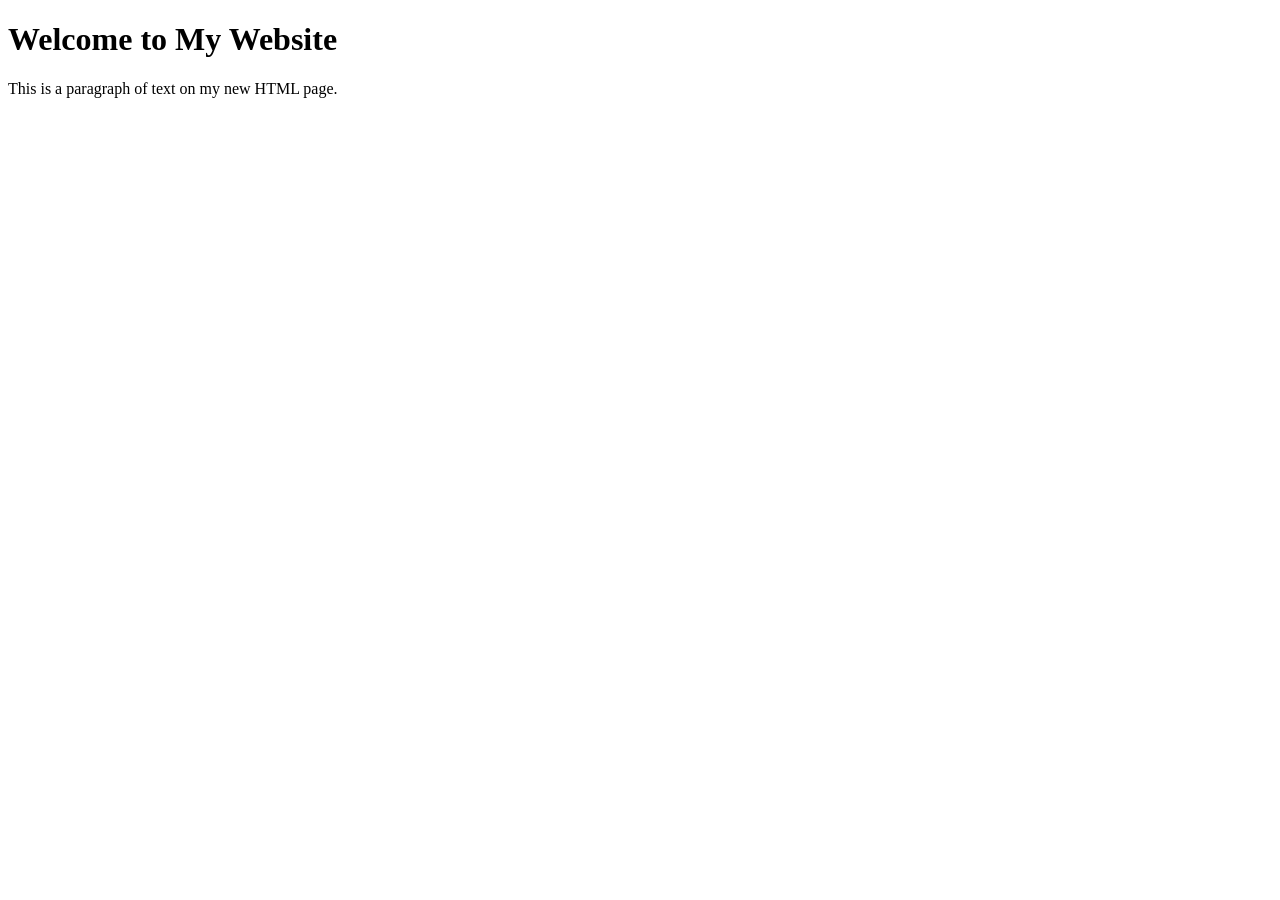
==== index.html @ 8a857f50 "setting up index.html file" ====
<!DOCTYPE html>
<html lang="en">
<head>
    <meta charset="UTF-8">
    <meta name="viewport" content="width=device-width, initial-scale=1.0">
    <title>OarkHong Lim's Portfolio</title>
</head>
<body>

    <h1>Welcome to My Website</h1>
    <p>This is a paragraph of text on my new HTML page.</p>

</body>
</html>
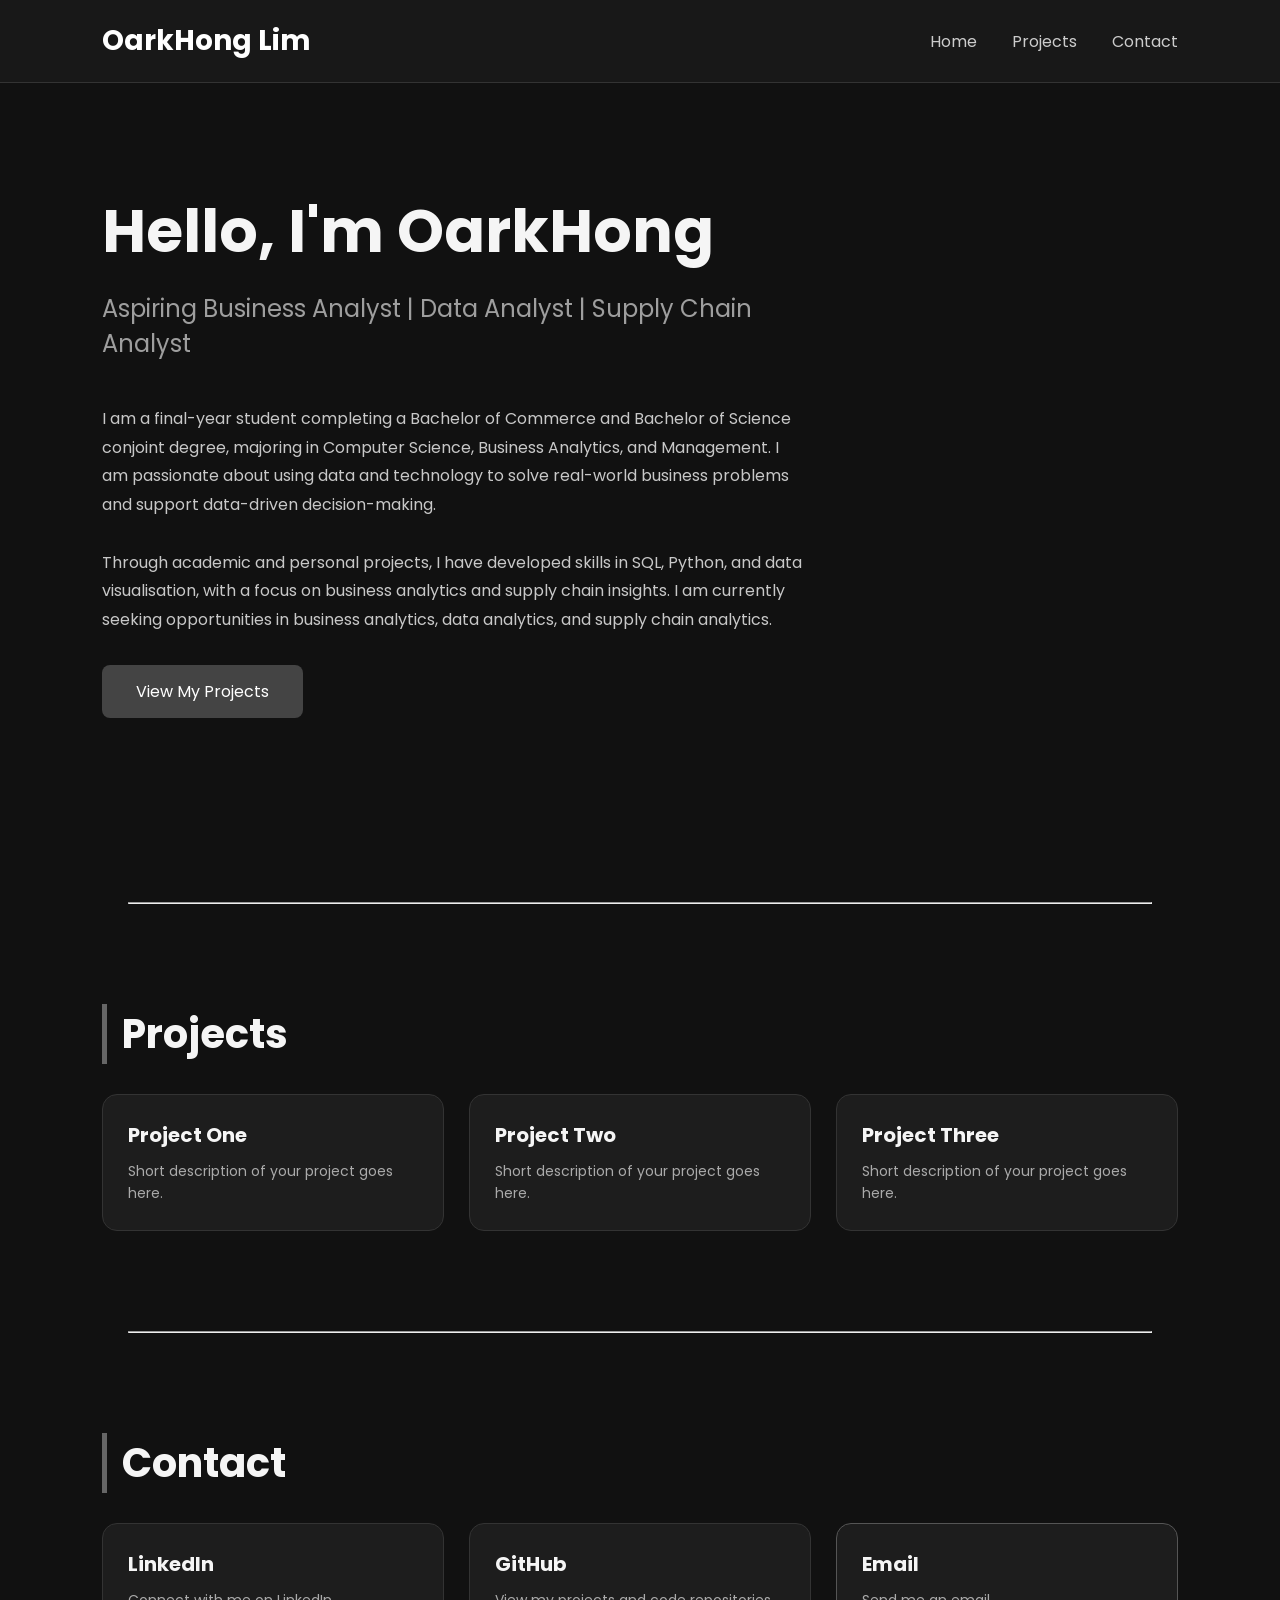
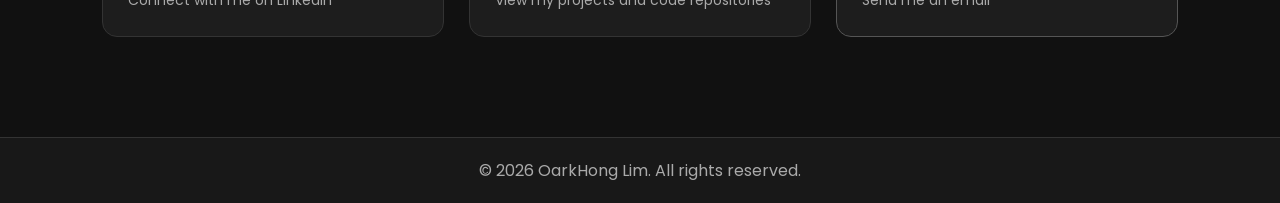
==== commit c3864845: "created the layout and style for the index.html file" ====
--- a/index.html
+++ b/index.html
@@ -1,14 +1,92 @@
 <!DOCTYPE html>
 <html lang="en">
-<head>
-    <meta charset="UTF-8">
-    <meta name="viewport" content="width=device-width, initial-scale=1.0">
-    <title>OarkHong Lim's Portfolio</title>
-</head>
-<body>
+    <head>
+        <meta charset="UTF-8">
+        <meta name="viewport" content="width=device-width, initial-scale=1.0">
+        <title>OarkHong Lim's Portfolio</title>
+    
+        <link rel="stylesheet" href="style.css">
+    
+        <link href="https://fonts.googleapis.com/css2?family=Poppins:wght@300;400;600;700&display=swap" rel="stylesheet">
+    </head>
+    <body>
+        <header>
+            <div class="logo">OarkHong Lim</div>
+            <nav>
+                <ul>
+                    <li><a href="#home">Home</a></li>
+                    <li><a href="#projects">Projects</a></li>
+                    <li><a href="#contact">Contact</a></li>
+                </ul>
+            </nav>
+        </header>
+        <hr>
+        <section class="hero" id="home">
+            <div class="container">
+                <div class="hero-content">
+                    <h1>Hello, I'm OarkHong</h1>
+                    <h2>Aspiring Business Analyst | Data Analyst | Supply Chain Analyst </h2>
+                    <p>
+                        <br>
+                        I am a final-year student completing a Bachelor of Commerce and Bachelor of Science conjoint degree, 
+                        majoring in Computer Science, Business Analytics, and Management. I am passionate about using data 
+                        and technology to solve real-world business problems and support data-driven decision-making.
+                        <br><br>
+                        Through academic and personal projects, I have developed skills in SQL, Python, and data visualisation, 
+                        with a focus on business analytics and supply chain insights. I am currently seeking opportunities in 
+                        business analytics, data analytics, and supply chain analytics.
+                    </p>
+                    <a href="#projects" class="btn">View My Projects</a>
+                </div>
+            </div>
+        </section>
+        <hr>
+        <section id="projects">
+            <div class="container">
+                <h2 class="section-title">Projects</h2>
+                <div class="projects">
+        
+                    <div class="card">
+                        <h3>Project One</h3>
+                        <p>Short description of your project goes here.</p>
+                    </div>
+        
+                    <div class="card">
+                        <h3>Project Two</h3>
+                        <p>Short description of your project goes here.</p>
+                    </div>
+        
+                    <div class="card">
+                        <h3>Project Three</h3>
+                        <p>Short description of your project goes here.</p>
+                    </div>
+                </div>
+            </div>
+        </section>
+        <hr>
+        <section id="contact">
+            <div class="container">
+                <h2 class="section-title">Contact</h2>
+                <div class="contact-cards">
+                    <a href="https://www.linkedin.com/in/oarkhonglim" target="_blank" rel="noopener noreferrer" class="contact-card">
+                        <h3>LinkedIn</h3>
+                        <p>Connect with me on LinkedIn</p>
+                    </a>
+                    <a href="https://github.com/oarkhonglim" target="_blank" rel="noopener noreferrer" class="contact-card">
+                        <h3>GitHub</h3>
+                        <p>View my projects and code repositories</p>
+                    </a>
+                    <a href="mailto:eakhonglim@gmail.com" class="contact-card">
+                        <h3>Email</h3>
+                        <p>Send me an email</p>
+                    </a>
+                </div>
+            </div>
+        </section>
 
-    <h1>Welcome to My Website</h1>
-    <p>This is a paragraph of text on my new HTML page.</p>
+        <footer>
+                <p>© 2026 OarkHong Lim. All rights reserved.</p>
+        </footer>
 
-</body>
+    </body>
 </html>
--- a/style.css
+++ b/style.css
@@ -0,0 +1,227 @@
+*{
+    margin:0;
+    padding:0;
+    box-sizing:border-box;
+    scroll-behavior:smooth;
+}
+
+body{
+    font-family:'Poppins',sans-serif;
+    background:#111;
+    color:#f5f5f5;
+}
+
+/* =========================
+   HEADER
+========================= */
+
+header{
+    position:fixed;
+    top:0;
+    width:100%;
+    background:#181818;
+    display:flex;
+    justify-content:space-between;
+    align-items:center;
+    padding:20px 8%;
+    border-bottom:1px solid #333;
+    z-index:1000;
+}
+
+.logo{
+    font-size:28px;
+    font-weight:700;
+    color:white;
+}
+
+nav ul{
+    display:flex;
+    list-style:none;
+    gap:35px;
+}
+
+nav a{
+    text-decoration:none;
+    color:#ccc;
+    transition:.3s;
+}
+
+nav a:hover{
+    color:white;
+}
+
+/* =========================
+   SECTIONS LAYOUT SYSTEM
+========================= */
+
+section{
+    padding:100px 8%;
+    display:flex;
+    justify-content:center;
+}
+
+.container{
+    max-width:1100px;
+    width:100%;
+}
+
+/* =========================
+   HERO
+========================= */
+
+.hero{
+    min-height:100vh;
+    align-items:center;
+    text-align:left;
+}
+
+.hero-content{
+    max-width:700px;
+}
+
+.hero h1{
+    font-size:60px;
+}
+
+.hero h2{
+    color:#9e9e9e;
+    margin:15px 0;
+    font-weight:400;
+}
+
+.hero p{
+    color:#c8c8c8;
+    line-height:1.8;
+    margin-bottom:30px;
+}
+
+.btn{
+    display:inline-block;
+    padding:14px 34px;
+    background:#444;
+    color:white;
+    text-decoration:none;
+    border-radius:8px;
+    transition:.3s;
+}
+
+.btn:hover{
+    background:#666;
+}
+
+/* =========================
+   SECTION TITLE
+========================= */
+
+.section-title{
+    font-size:40px;
+    margin-bottom:20px;
+    border-left:5px solid #666;
+    padding-left:15px;
+}
+
+/* =========================
+   SHARED CARD SYSTEM
+========================= */
+
+.card,
+.contact-card{
+    background:#1d1d1d;
+    border:1px solid #333;
+    border-radius:15px;
+    padding:25px;
+    text-decoration:none;
+    color:#f5f5f5;
+    transition:0.3s;
+    display:flex;
+    flex-direction:column;
+    justify-content:flex-start;
+}
+
+/* Hover shared */
+.card:hover,
+.contact-card:hover{
+    transform:translateY(-8px);
+    border-color:#666;
+    background:#222;
+}
+
+/* Text styling */
+.card h3,
+.contact-card h3{
+    margin-bottom:10px;
+    font-size:20px;
+}
+
+.card p,
+.contact-card p{
+    color:#aaa;
+    line-height:1.6;
+    font-size:14px;
+}
+
+/* =========================
+   PROJECTS
+========================= */
+
+.projects{
+    display:grid;
+    grid-template-columns:repeat(auto-fit, minmax(260px, 1fr));
+    gap:25px;
+    margin-top:30px;
+}
+
+/* =========================
+   CONTACT (NOW MATCHES PROJECTS)
+========================= */
+
+.contact-cards{
+    display:grid;
+    grid-template-columns:repeat(auto-fit, minmax(260px, 1fr));
+    gap:25px;
+    margin-top:30px;
+}
+
+/* email highlight */
+.contact-card[href^="mailto"]{
+    border-color:#555;
+}
+
+.contact-card[href^="mailto"]:hover{
+    border-color:#888;
+}
+
+/* =========================
+   FOOTER
+========================= */
+
+footer{
+    display:flex;
+    justify-content:center;
+    align-items:center;
+    padding:20px 8%;
+    background:#181818;
+    border-top:1px solid #333;
+    color:#aaa;
+}
+
+/* =========================
+   RESPONSIVE
+========================= */
+
+@media (max-width:768px){
+
+    .hero h1{
+        font-size:42px;
+    }
+
+    nav ul{
+        gap:20px;
+    }
+}
+
+hr{
+    height: 2px; 
+    width: 80%; 
+    margin: auto;
+} 
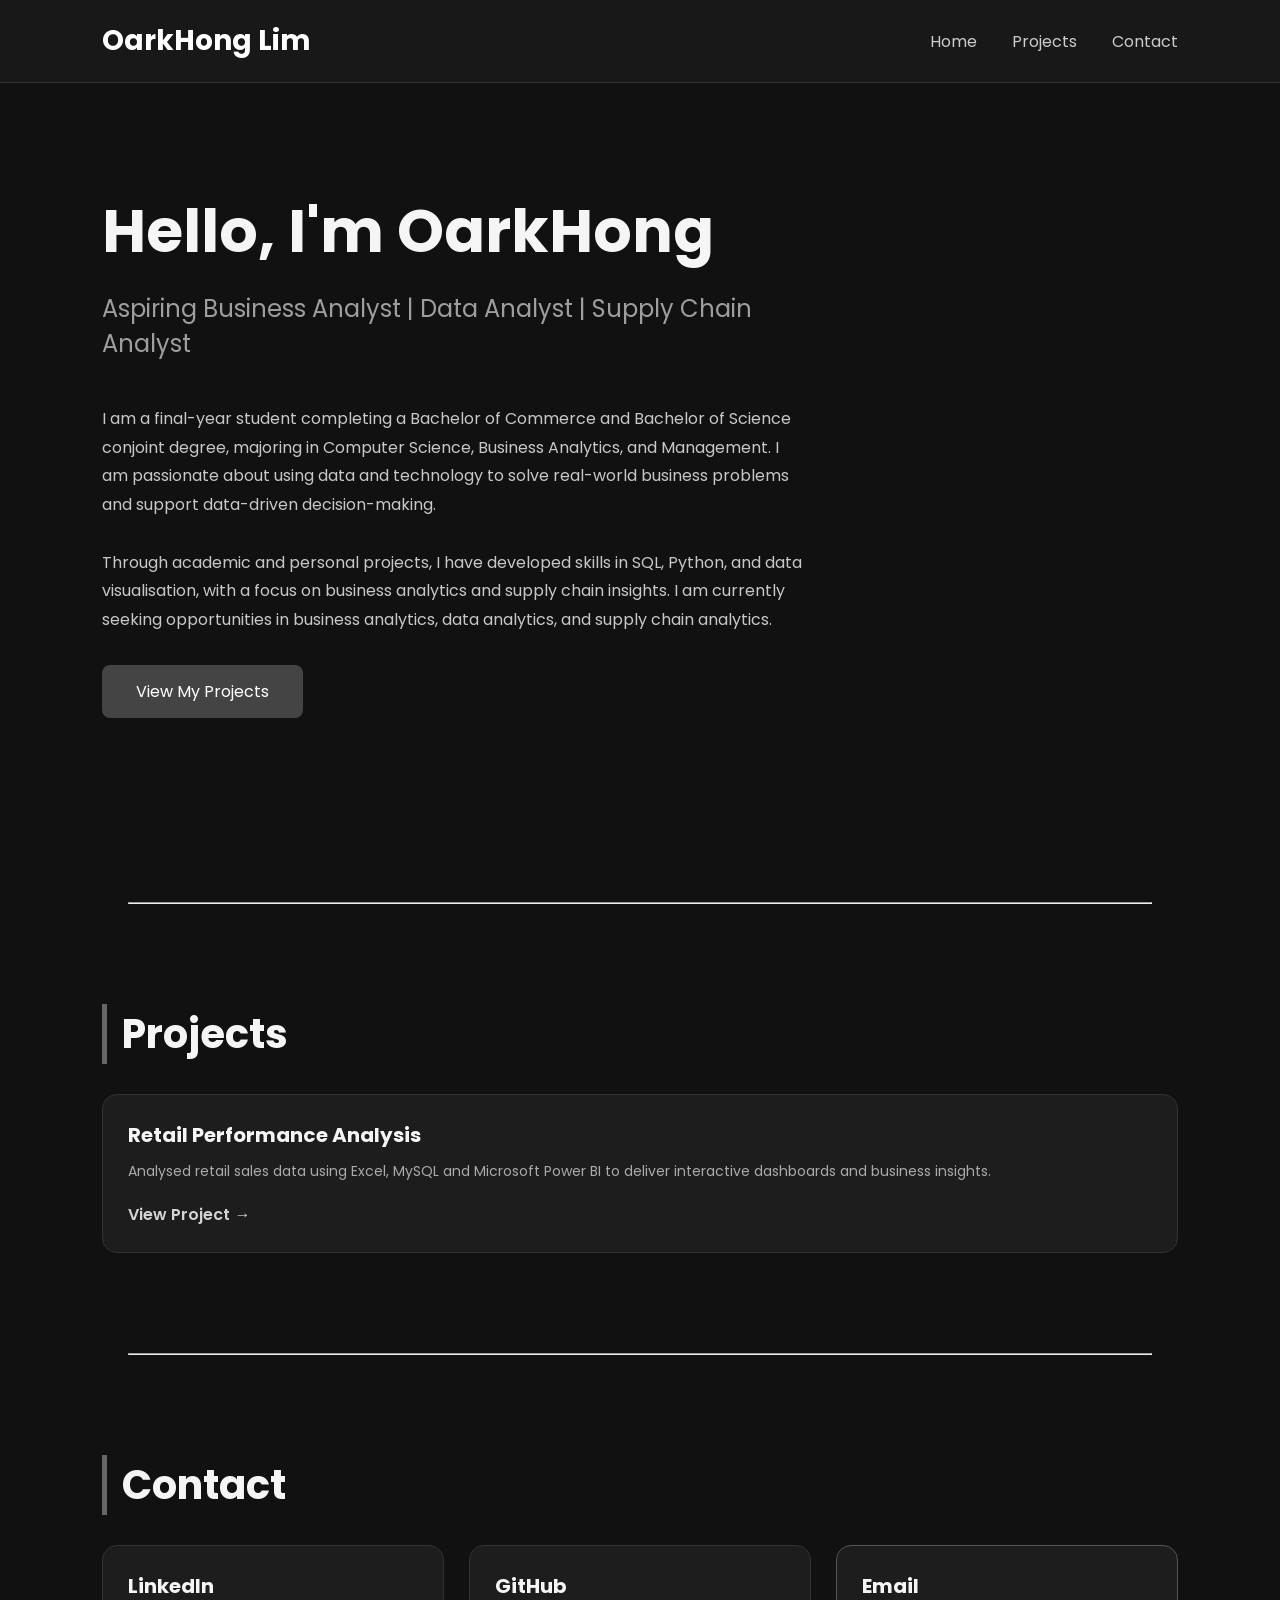
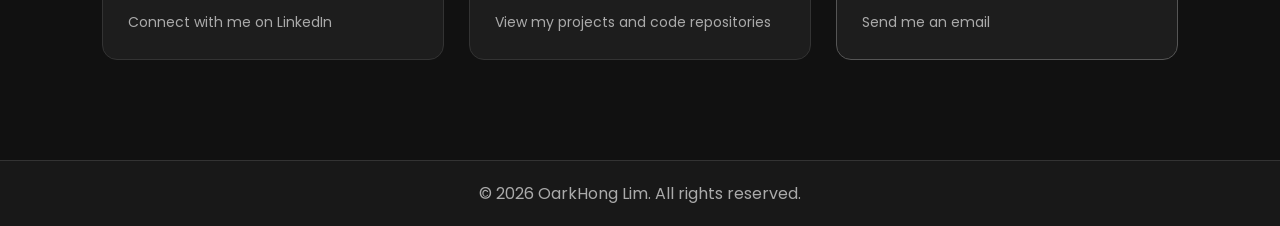
==== commit e7a9f676: "added a new project" ====
--- a/index.html
+++ b/index.html
@@ -44,22 +44,17 @@
         <section id="projects">
             <div class="container">
                 <h2 class="section-title">Projects</h2>
+                
                 <div class="projects">
-        
-                    <div class="card">
-                        <h3>Project One</h3>
-                        <p>Short description of your project goes here.</p>
-                    </div>
-        
-                    <div class="card">
-                        <h3>Project Two</h3>
-                        <p>Short description of your project goes here.</p>
-                    </div>
-        
-                    <div class="card">
-                        <h3>Project Three</h3>
-                        <p>Short description of your project goes here.</p>
-                    </div>
+                    <a href="projects/retail_performance_analysis.html" class="card-link">
+                        <div class="card">
+                            <h3>Retail Performance Analysis</h3>
+                            <p>Analysed retail sales data using Excel, MySQL and Microsoft Power BI to deliver interactive dashboards and business insights.</p>
+                            <span class="project-link">View Project →</span>
+                        </div>
+                    </a>
+                
+
                 </div>
             </div>
         </section>
--- a/style.css
+++ b/style.css
@@ -140,6 +140,7 @@
 
 /* Hover shared */
 .card:hover,
+.card-link:hover .card,
 .contact-card:hover{
     transform:translateY(-8px);
     border-color:#666;
@@ -160,6 +161,21 @@
     font-size:14px;
 }
 
+.card-link{
+    text-decoration:none;
+    color:inherit;
+    display:block;
+}
+
+.card-link .card{
+    height:100%;
+    cursor:pointer;
+}
+
+.card-link:hover .project-link{
+    color:#ffffff;
+}
+
 /* =========================
    PROJECTS
 ========================= */
@@ -169,6 +185,14 @@
     grid-template-columns:repeat(auto-fit, minmax(260px, 1fr));
     gap:25px;
     margin-top:30px;
+}
+
+.project-link{
+    margin-top:auto;
+    padding-top:20px;
+    color:#d4d4d4;
+    font-weight:600;
+    transition:.3s;
 }
 
 /* =========================
@@ -225,3 +249,239 @@
     width: 80%; 
     margin: auto;
 } 
+
+/* =========================
+   PROJECT DETAIL PAGE
+========================= */
+
+.project-page{
+    padding-top:80px;
+}
+
+.project-hero{
+    min-height:80vh;
+    align-items:center;
+}
+
+.project-type{
+    color:#9e9e9e;
+    text-transform:uppercase;
+    letter-spacing:2px;
+    font-size:14px;
+    margin-bottom:15px;
+}
+
+.project-title{
+    max-width:850px;
+    font-size:58px;
+    line-height:1.15;
+    margin-bottom:20px;
+}
+
+.project-summary{
+    max-width:850px;
+    color:#c8c8c8;
+    font-size:17px;
+    line-height:1.8;
+}
+
+.back-link{
+    display:inline-block;
+    color:#aaa;
+    text-decoration:none;
+    margin-bottom:30px;
+    transition:.3s;
+}
+
+.back-link:hover{
+    color:white;
+}
+
+/* Technology labels */
+
+.technology-tags{
+    display:flex;
+    flex-wrap:wrap;
+    gap:12px;
+    margin-top:30px;
+}
+
+.technology-tags span{
+    padding:9px 16px;
+    background:#1d1d1d;
+    border:1px solid #444;
+    border-radius:30px;
+    color:#ddd;
+    font-size:14px;
+}
+
+/* Project buttons */
+
+.project-buttons{
+    display:flex;
+    flex-wrap:wrap;
+    gap:15px;
+    margin-top:35px;
+}
+
+.btn-outline{
+    background:transparent;
+    border:1px solid #555;
+}
+
+.btn-outline:hover{
+    background:#222;
+    border-color:#777;
+}
+
+/* General project grid */
+
+.project-content-grid{
+    display:grid;
+    grid-template-columns:repeat(auto-fit, minmax(280px, 1fr));
+    gap:25px;
+    margin-top:30px;
+}
+
+.project-content-grid .card{
+    height:100%;
+}
+
+.project-list{
+    padding-left:20px;
+    color:#aaa;
+}
+
+.project-list li{
+    margin-bottom:15px;
+    line-height:1.7;
+}
+
+.step-label{
+    margin-bottom:8px;
+    color:#777 !important;
+    text-transform:uppercase;
+    letter-spacing:1px;
+    font-weight:600;
+}
+
+/* Dashboard images */
+
+.dashboard-gallery{
+    display:grid;
+    gap:40px;
+    margin-top:30px;
+}
+
+.dashboard-card{
+    background:#1d1d1d;
+    border:1px solid #333;
+    border-radius:15px;
+    padding:25px;
+    transition:.3s;
+}
+
+.dashboard-card:hover{
+    border-color:#666;
+    background:#222;
+}
+
+.dashboard-description h3{
+    margin-bottom:10px;
+    font-size:24px;
+}
+
+.dashboard-description p{
+    margin-bottom:22px;
+    color:#aaa;
+    line-height:1.7;
+}
+
+.dashboard-card img{
+    display:block;
+    width:100%;
+    height:auto;
+    border-radius:10px;
+    border:1px solid #333;
+}
+
+/* Project file links */
+
+.project-files{
+    display:grid;
+    grid-template-columns:repeat(auto-fit, minmax(220px, 1fr));
+    gap:20px;
+    margin-top:30px;
+}
+
+.file-card{
+    display:block;
+    padding:25px;
+    background:#1d1d1d;
+    border:1px solid #333;
+    border-radius:15px;
+    color:#f5f5f5;
+    text-decoration:none;
+    transition:.3s;
+}
+
+.file-card:hover{
+    transform:translateY(-8px);
+    border-color:#666;
+    background:#222;
+}
+
+.file-card h3{
+    margin-bottom:10px;
+    font-size:20px;
+}
+
+.file-card p{
+    color:#aaa;
+    line-height:1.6;
+    font-size:14px;
+}
+
+.project-note{
+    margin-top:25px;
+    color:#888;
+    font-size:14px;
+    line-height:1.7;
+}
+
+/* =========================
+   PROJECT PAGE RESPONSIVE
+========================= */
+
+@media (max-width:768px){
+
+    .project-page{
+        padding-top:70px;
+    }
+
+    .project-hero{
+        min-height:auto;
+        padding-top:100px;
+    }
+
+    .project-title{
+        font-size:40px;
+    }
+
+    .project-summary{
+        font-size:15px;
+    }
+
+    .project-buttons{
+        flex-direction:column;
+    }
+
+    .project-buttons .btn{
+        width:100%;
+        text-align:center;
+    }
+
+    .dashboard-card{
+        padding:18px;
+    }
+}
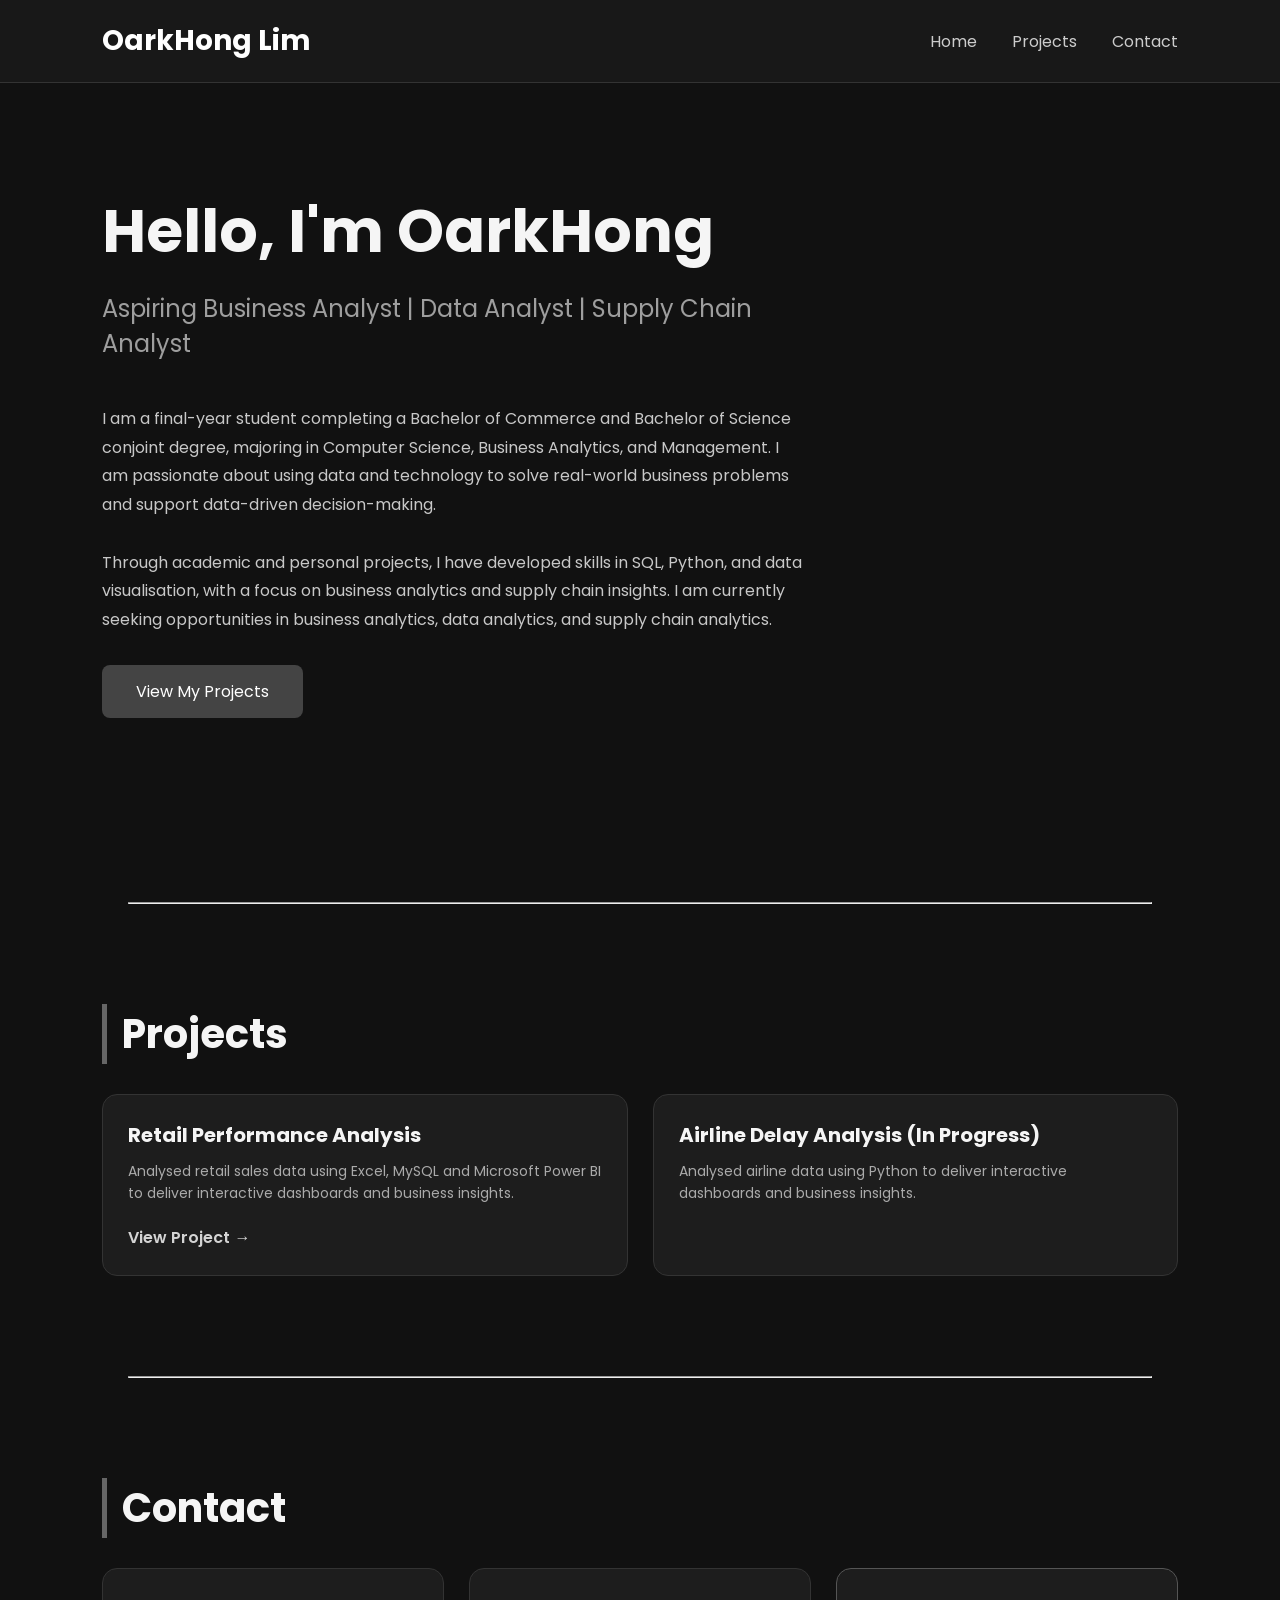
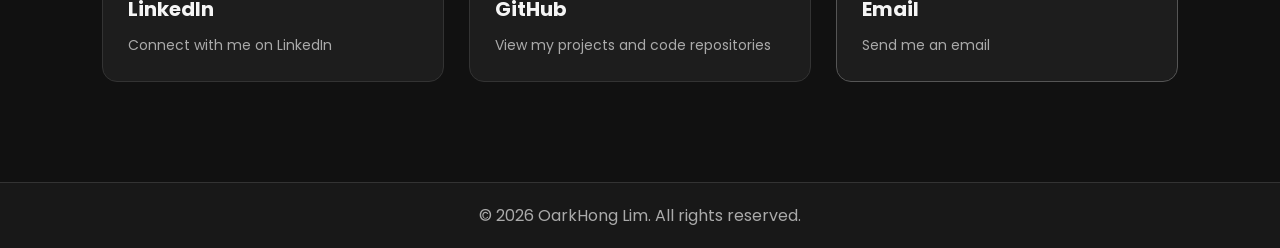
==== commit 58182030: "added an in-progressed project" ====
--- a/index.html
+++ b/index.html
@@ -53,8 +53,14 @@
                             <span class="project-link">View Project →</span>
                         </div>
                     </a>
-                
 
+                    <a href="" class="card-link">
+                        <div class="card">
+                            <h3>Airline Delay Analysis (In Progress)</h3>
+                            <p>Analysed airline data using Python to deliver interactive dashboards and business insights.</p>
+                        </div>
+                    </a>
+                    
                 </div>
             </div>
         </section>
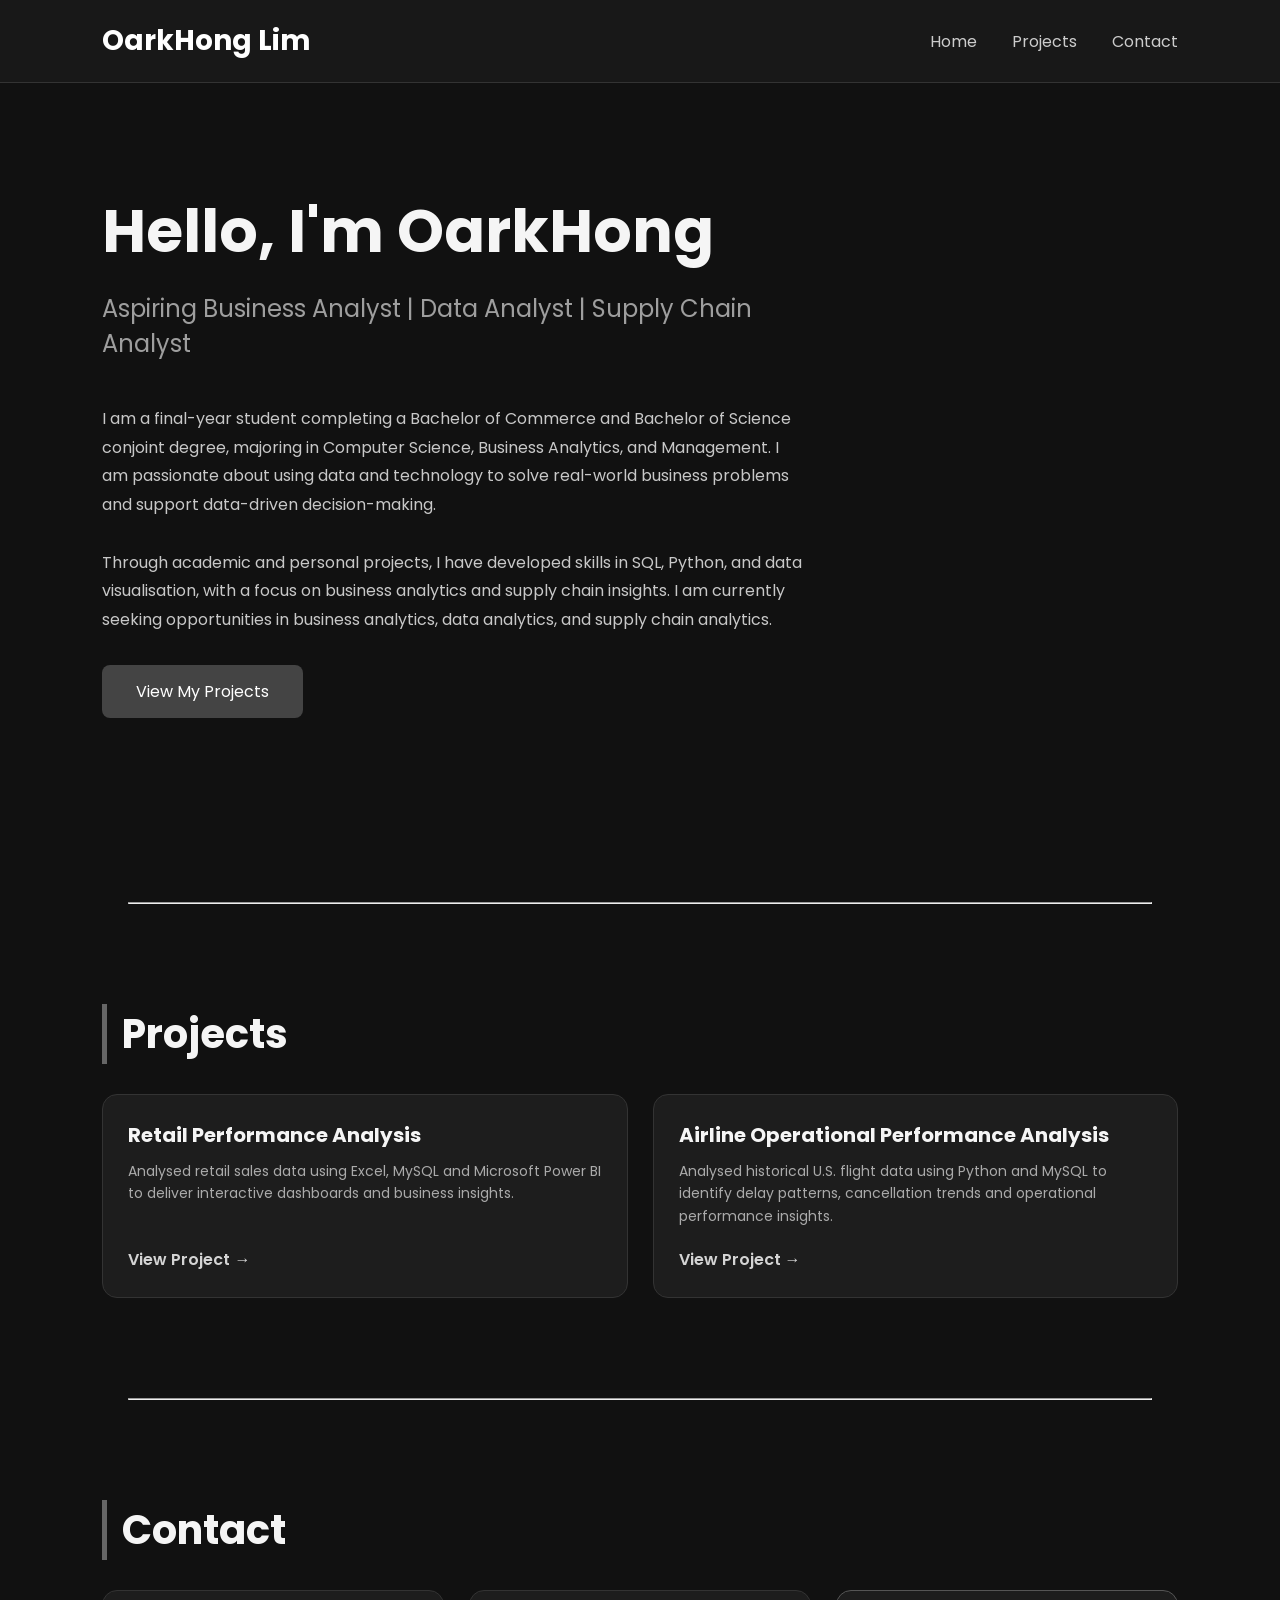
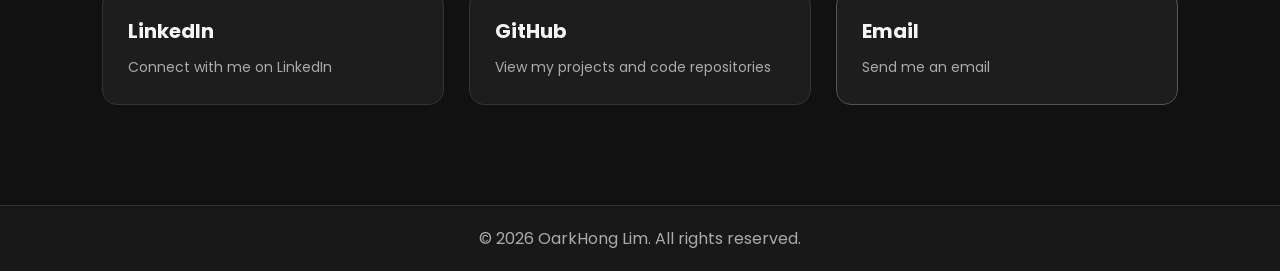
==== commit a7c85820: "added the new project airline operational performance analysis" ====
--- a/index.html
+++ b/index.html
@@ -1,93 +1,92 @@
-<!DOCTYPE html>
-<html lang="en">
-    <head>
-        <meta charset="UTF-8">
-        <meta name="viewport" content="width=device-width, initial-scale=1.0">
-        <title>OarkHong Lim's Portfolio</title>
-    
-        <link rel="stylesheet" href="style.css">
-    
-        <link href="https://fonts.googleapis.com/css2?family=Poppins:wght@300;400;600;700&display=swap" rel="stylesheet">
-    </head>
-    <body>
-        <header>
-            <div class="logo">OarkHong Lim</div>
-            <nav>
-                <ul>
-                    <li><a href="#home">Home</a></li>
-                    <li><a href="#projects">Projects</a></li>
-                    <li><a href="#contact">Contact</a></li>
-                </ul>
-            </nav>
-        </header>
-        <hr>
-        <section class="hero" id="home">
-            <div class="container">
-                <div class="hero-content">
-                    <h1>Hello, I'm OarkHong</h1>
-                    <h2>Aspiring Business Analyst | Data Analyst | Supply Chain Analyst </h2>
-                    <p>
-                        <br>
-                        I am a final-year student completing a Bachelor of Commerce and Bachelor of Science conjoint degree, 
-                        majoring in Computer Science, Business Analytics, and Management. I am passionate about using data 
-                        and technology to solve real-world business problems and support data-driven decision-making.
-                        <br><br>
-                        Through academic and personal projects, I have developed skills in SQL, Python, and data visualisation, 
-                        with a focus on business analytics and supply chain insights. I am currently seeking opportunities in 
-                        business analytics, data analytics, and supply chain analytics.
-                    </p>
-                    <a href="#projects" class="btn">View My Projects</a>
-                </div>
-            </div>
-        </section>
-        <hr>
-        <section id="projects">
-            <div class="container">
-                <h2 class="section-title">Projects</h2>
-                
-                <div class="projects">
-                    <a href="projects/retail_performance_analysis.html" class="card-link">
-                        <div class="card">
-                            <h3>Retail Performance Analysis</h3>
-                            <p>Analysed retail sales data using Excel, MySQL and Microsoft Power BI to deliver interactive dashboards and business insights.</p>
-                            <span class="project-link">View Project →</span>
-                        </div>
-                    </a>
-
-                    <a href="" class="card-link">
-                        <div class="card">
-                            <h3>Airline Delay Analysis (In Progress)</h3>
-                            <p>Analysed airline data using Python to deliver interactive dashboards and business insights.</p>
-                        </div>
-                    </a>
-                    
-                </div>
-            </div>
-        </section>
-        <hr>
-        <section id="contact">
-            <div class="container">
-                <h2 class="section-title">Contact</h2>
-                <div class="contact-cards">
-                    <a href="https://www.linkedin.com/in/oarkhonglim" target="_blank" rel="noopener noreferrer" class="contact-card">
-                        <h3>LinkedIn</h3>
-                        <p>Connect with me on LinkedIn</p>
-                    </a>
-                    <a href="https://github.com/oarkhonglim" target="_blank" rel="noopener noreferrer" class="contact-card">
-                        <h3>GitHub</h3>
-                        <p>View my projects and code repositories</p>
-                    </a>
-                    <a href="mailto:eakhonglim@gmail.com" class="contact-card">
-                        <h3>Email</h3>
-                        <p>Send me an email</p>
-                    </a>
-                </div>
-            </div>
-        </section>
-
-        <footer>
-                <p>© 2026 OarkHong Lim. All rights reserved.</p>
-        </footer>
-
-    </body>
-</html>
+<!DOCTYPE html>
+<html lang="en">
+    <head>
+        <meta charset="UTF-8">
+        <meta name="viewport" content="width=device-width, initial-scale=1.0">
+        <title>OarkHong Lim's Portfolio</title>
+    
+        <link rel="stylesheet" href="style.css">
+    
+        <link href="https://fonts.googleapis.com/css2?family=Poppins:wght@300;400;600;700&display=swap" rel="stylesheet">
+    </head>
+    <body>
+        <header>
+            <div class="logo">OarkHong Lim</div>
+            <nav>
+                <ul>
+                    <li><a href="#home">Home</a></li>
+                    <li><a href="#projects">Projects</a></li>
+                    <li><a href="#contact">Contact</a></li>
+                </ul>
+            </nav>
+        </header>
+        <hr>
+        <section class="hero" id="home">
+            <div class="container">
+                <div class="hero-content">
+                    <h1>Hello, I'm OarkHong</h1>
+                    <h2>Aspiring Business Analyst | Data Analyst | Supply Chain Analyst </h2>
+                    <p>
+                        <br>
+                        I am a final-year student completing a Bachelor of Commerce and Bachelor of Science conjoint degree, 
+                        majoring in Computer Science, Business Analytics, and Management. I am passionate about using data 
+                        and technology to solve real-world business problems and support data-driven decision-making.
+                        <br><br>
+                        Through academic and personal projects, I have developed skills in SQL, Python, and data visualisation, 
+                        with a focus on business analytics and supply chain insights. I am currently seeking opportunities in 
+                        business analytics, data analytics, and supply chain analytics.
+                    </p>
+                    <a href="#projects" class="btn">View My Projects</a>
+                </div>
+            </div>
+        </section>
+        <hr>
+        <section id="projects">
+            <div class="container">
+                <h2 class="section-title">Projects</h2>
+                
+                <div class="projects">
+                    <a href="projects/retail_performance_analysis.html" class="card-link">
+                        <div class="card">
+                            <h3>Retail Performance Analysis</h3>
+                            <p>Analysed retail sales data using Excel, MySQL and Microsoft Power BI to deliver interactive dashboards and business insights.</p>
+                            <span class="project-link">View Project →</span>
+                        </div>
+
+                    <a href="projects/airline_operational_performance_analysis.html" class="card-link">
+                        <div class="card">
+                            <h3>Airline Operational Performance Analysis</h3>
+                            <p>Analysed historical U.S. flight data using Python and MySQL to identify delay patterns, cancellation trends and operational performance insights.</p>
+                            <span class="project-link">View Project →</span>
+                        </div>
+                    </a>
+                </div>
+            </div>
+        </section>
+        <hr>
+        <section id="contact">
+            <div class="container">
+                <h2 class="section-title">Contact</h2>
+                <div class="contact-cards">
+                    <a href="https://www.linkedin.com/in/oarkhonglim" target="_blank" rel="noopener noreferrer" class="contact-card">
+                        <h3>LinkedIn</h3>
+                        <p>Connect with me on LinkedIn</p>
+                    </a>
+                    <a href="https://github.com/oarkhonglim" target="_blank" rel="noopener noreferrer" class="contact-card">
+                        <h3>GitHub</h3>
+                        <p>View my projects and code repositories</p>
+                    </a>
+                    <a href="mailto:eakhonglim@gmail.com" class="contact-card">
+                        <h3>Email</h3>
+                        <p>Send me an email</p>
+                    </a>
+                </div>
+            </div>
+        </section>
+
+        <footer>
+                <p>© 2026 OarkHong Lim. All rights reserved.</p>
+        </footer>
+
+    </body>
+</html>
